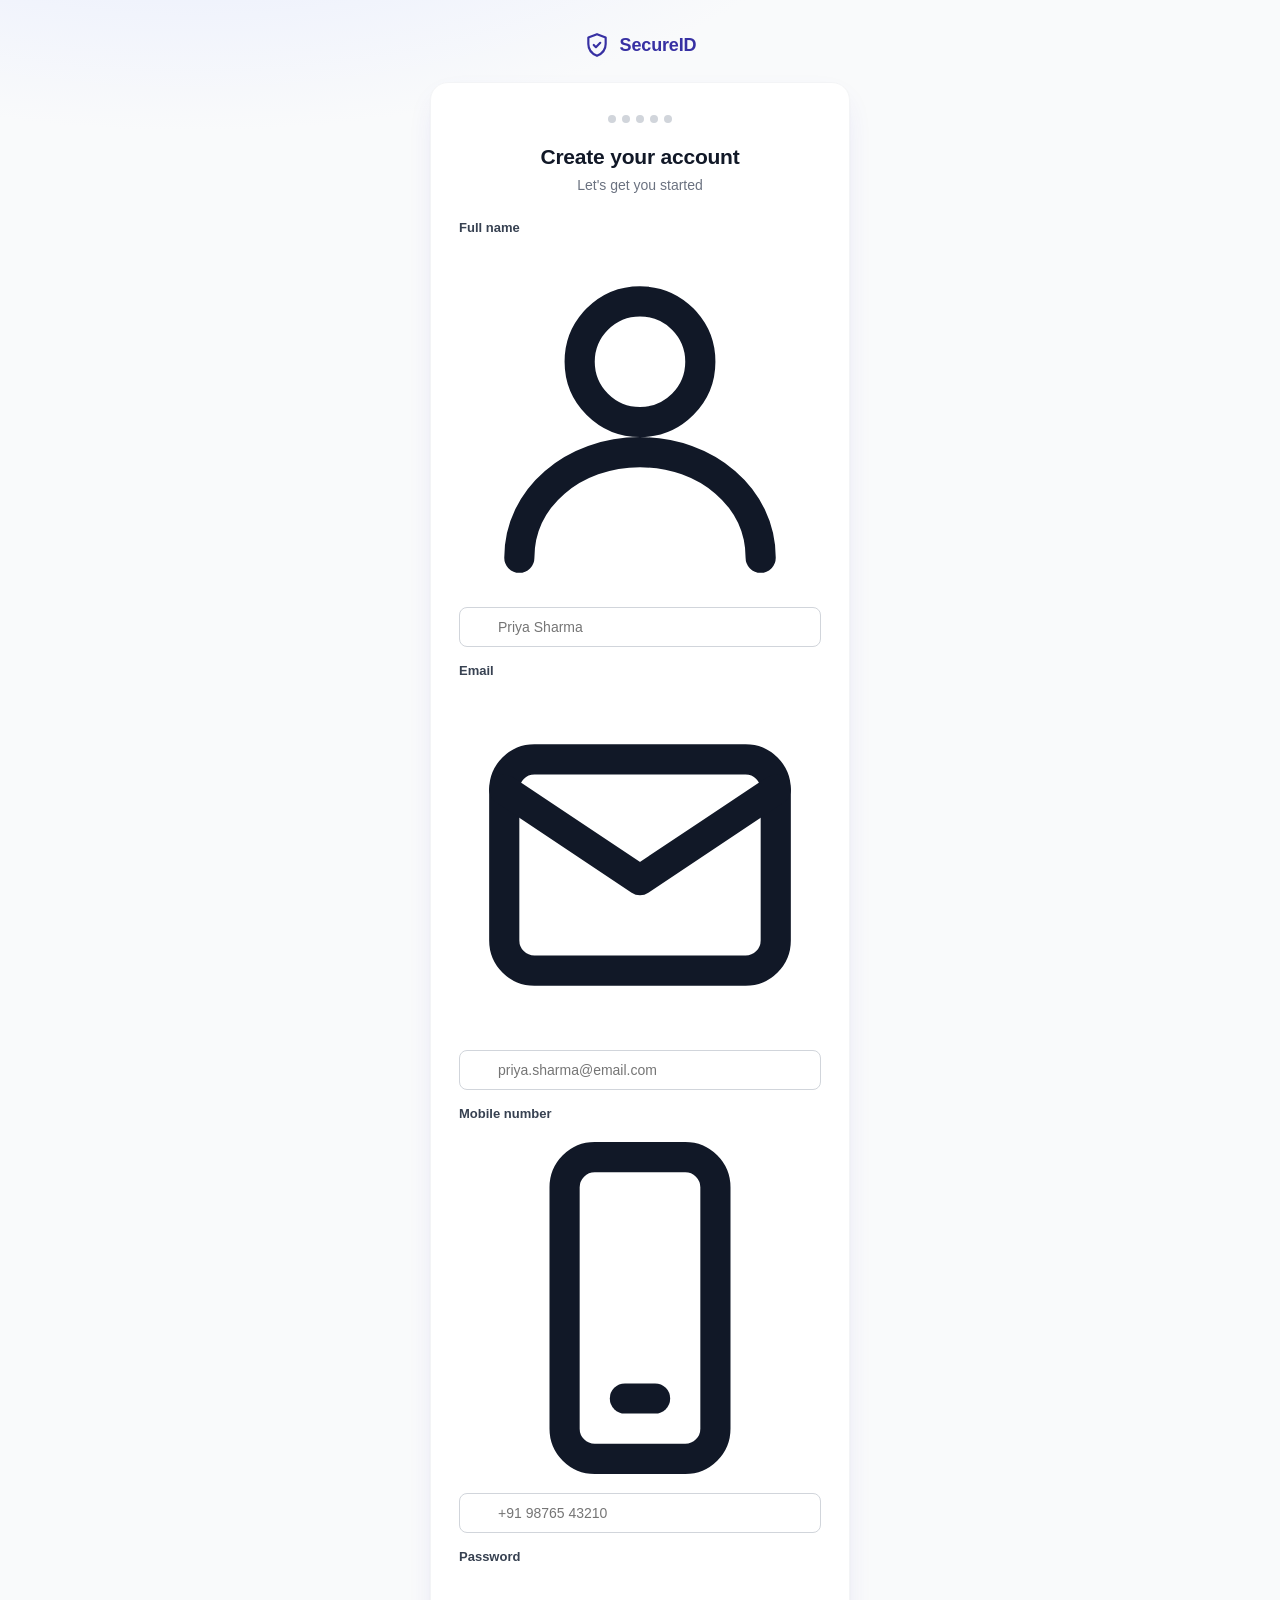
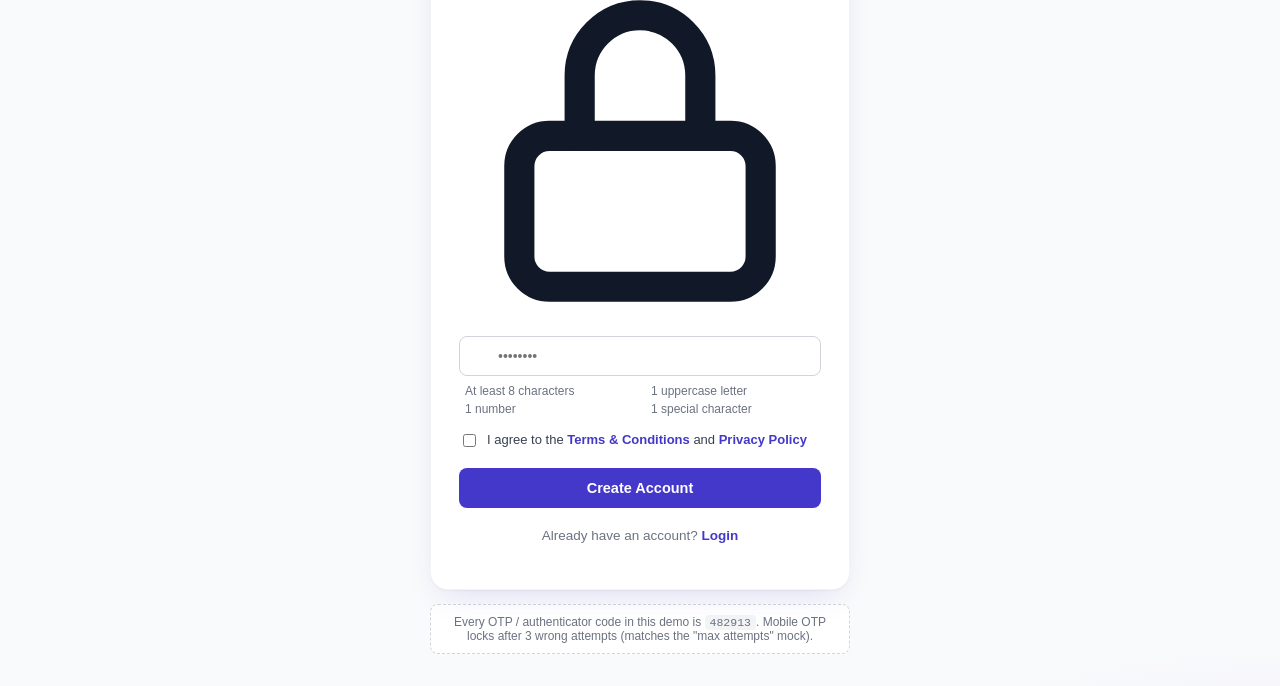
==== register.html @ 76fc22a9 "Login and registration journey - SecureID" ====
<!DOCTYPE html>
<html lang="en">
<head>
<meta charset="UTF-8" />
<meta name="viewport" content="width=device-width, initial-scale=1.0" />
<title>Create account — SecureID</title>
<meta name="description" content="Create your SecureID account" />
<link rel="stylesheet" href="css/styles.css" />
</head>
<body>

  <div class="auth-shell">
    <div class="brand-mark" id="brandMark"></div>

    <main class="card" id="registerApp">

      <div class="step-track" id="stepTrack" aria-hidden="true">
        <span class="dot" data-step="1"></span>
        <span class="dot" data-step="2"></span>
        <span class="dot" data-step="3"></span>
        <span class="dot" data-step="4"></span>
        <span class="dot" data-step="5"></span>
      </div>

      <!-- SCREEN 1: Register — details -->
      <section data-screen="details">
        <h1 class="card-title">Create your account</h1>
        <p class="card-subtitle">Let's get you started</p>

        <form id="detailsForm" novalidate>
          <div class="field" id="fieldName">
            <label for="fullName">Full name</label>
            <div class="input-wrap">
              <span class="leading-icon" data-icon="user"></span>
              <input type="text" id="fullName" name="fullName" autocomplete="name" placeholder="Priya Sharma" />
            </div>
            <p class="field-error"><span class="err-icon"></span><span>Enter your full name.</span></p>
          </div>

          <div class="field" id="fieldEmail">
            <label for="regEmail">Email</label>
            <div class="input-wrap">
              <span class="leading-icon" data-icon="mail"></span>
              <input type="email" id="regEmail" name="regEmail" autocomplete="email" placeholder="priya.sharma@email.com" />
            </div>
            <p class="field-error"><span class="err-icon"></span><span>Enter a valid email address.</span></p>
          </div>

          <div class="field" id="fieldMobile">
            <label for="regMobile">Mobile number</label>
            <div class="input-wrap">
              <span class="leading-icon" data-icon="phone"></span>
              <input type="tel" id="regMobile" name="regMobile" autocomplete="tel" placeholder="+91 98765 43210" />
            </div>
            <p class="field-error"><span class="err-icon"></span><span>Enter a valid 10-digit mobile number.</span></p>
          </div>

          <div class="field" id="fieldPassword">
            <label for="regPassword">Password</label>
            <div class="input-wrap">
              <span class="leading-icon" data-icon="lock"></span>
              <input type="password" id="regPassword" name="regPassword" autocomplete="new-password" placeholder="••••••••" />
              <button type="button" class="toggle-visibility" id="toggleRegPw" aria-label="Show password"></button>
            </div>
            <ul class="pw-rules" id="pwRules">
              <li data-rule="len"><span class="rule-icon"></span>At least 8 characters</li>
              <li data-rule="upper"><span class="rule-icon"></span>1 uppercase letter</li>
              <li data-rule="num"><span class="rule-icon"></span>1 number</li>
              <li data-rule="special"><span class="rule-icon"></span>1 special character</li>
            </ul>
          </div>

          <label class="checkbox-row" style="margin-bottom:18px">
            <input type="checkbox" id="agreeTerms" />
            <span>I agree to the <a href="#" class="link" onclick="event.preventDefault()">Terms &amp; Conditions</a> and <a href="#" class="link" onclick="event.preventDefault()">Privacy Policy</a></span>
          </label>

          <button type="submit" class="btn btn-primary" id="createAccountBtn">Create Account</button>
        </form>

        <p class="foot-note">Already have an account? <a href="index.html" class="link">Login</a></p>
      </section>

      <!-- SCREENS 2 / 2a / 2b — Email OTP (default / wrong / expired)
           SCREENS 3 / 3a / 3b — Mobile OTP (default / wrong / max attempts)
           One reusable screen, driven by otp.phase in register.js -->
      <section data-screen="otp" class="hidden">
        <div class="back-row">
          <button type="button" class="back-btn" id="otpBack">&larr;</button>
        </div>
        <div class="card-icon brand" id="otpIcon"></div>
        <h1 class="card-title" id="otpTitle">Verify your email</h1>
        <p class="card-subtitle">We have sent a 6-digit code to<br /><strong id="otpDestination"></strong></p>

        <div class="otp-row" id="otpRow">
          <input type="text" inputmode="numeric" maxlength="1" aria-label="Digit 1" />
          <input type="text" inputmode="numeric" maxlength="1" aria-label="Digit 2" />
          <input type="text" inputmode="numeric" maxlength="1" aria-label="Digit 3" />
          <input type="text" inputmode="numeric" maxlength="1" aria-label="Digit 4" />
          <input type="text" inputmode="numeric" maxlength="1" aria-label="Digit 5" />
          <input type="text" inputmode="numeric" maxlength="1" aria-label="Digit 6" />
        </div>
        <p class="otp-msg" id="otpMsg"></p>

        <p class="otp-meta">
          <span id="otpExpiryLabel">Code expires in <span class="timer" id="otpTimer">02:45</span></span><br />
          <span id="otpResendLine">Didn't receive the code? <button type="button" class="link-btn" id="resendBtn">Resend code</button></span>
        </p>

        <button type="button" class="btn btn-primary" id="verifyOtpBtn" disabled>Continue</button>
        <p class="foot-note" id="wrongNumberRow" style="display:none">Wrong number? <a href="#" class="link" id="changeNumberLink">Change</a></p>
      </section>

      <!-- SCREEN 4: Set up MFA -->
      <section data-screen="mfa-choose" class="hidden">
        <div class="card-icon brand" id="mfaChooseIcon"></div>
        <h1 class="card-title">Set up Multi-Factor Auth</h1>
        <p class="card-subtitle">Add an extra layer of security to protect your account</p>

        <div class="mfa-option-list" id="mfaOptionList">
          <label class="mfa-option">
            <span class="m-icon" data-icon="key"></span>
            <span class="m-text">
              <span class="m-title">Authenticator App</span>
              <span class="m-sub">Google Authenticator, Authy, etc.</span>
            </span>
            <input type="radio" name="mfaMethod" value="authenticator" checked />
          </label>
          <label class="mfa-option">
            <span class="m-icon" data-icon="phone"></span>
            <span class="m-text">
              <span class="m-title">SMS Authentication</span>
              <span class="m-sub">Receive codes on your mobile</span>
            </span>
            <input type="radio" name="mfaMethod" value="sms" />
          </label>
          <label class="mfa-option">
            <span class="m-icon" data-icon="mail"></span>
            <span class="m-text">
              <span class="m-title">Email Authentication</span>
              <span class="m-sub">Receive codes on your email</span>
            </span>
            <input type="radio" name="mfaMethod" value="email" />
          </label>
        </div>

        <button type="button" class="btn btn-primary" id="mfaContinueBtn">Continue</button>
      </section>

      <!-- SCREEN 5: Authenticator setup (QR) -->
      <section data-screen="authenticator-setup" class="hidden">
        <div class="back-row">
          <button type="button" class="back-btn" data-back="mfa-choose">&larr;</button>
        </div>
        <h1 class="card-title">Scan QR Code</h1>
        <p class="card-subtitle">Open your authenticator app and scan this QR code</p>

        <div class="qr-box" id="qrBox"></div>

        <p class="foot-note" style="margin-top:0">
          <button type="button" class="link-btn" id="toggleSetupKey" style="background:none;border:none;color:var(--brand-600);font-weight:600;font-size:13.5px;cursor:pointer">Can't scan? Enter setup key</button>
        </p>
        <div class="secret-key hidden" id="secretKeyBox">JBSW Y3DP EHPK 3PXP</div>

        <button type="button" class="btn btn-primary" id="authSetupContinue">Continue</button>
      </section>

      <!-- SCREEN 6 / 6a: MFA verification (default / wrong code) — reuses the OTP screen too -->

      <!-- SCREEN 7: Registration success -->
      <section data-screen="success" class="hidden">
        <div class="card-icon success" id="successIcon"></div>
        <h1 class="card-title">Account created!</h1>
        <p class="card-subtitle">Your account has been created successfully and MFA is enabled.</p>

        <ul class="success-list" id="successList">
          <li><span class="li-icon"></span>Email verified</li>
          <li><span class="li-icon"></span>Mobile verified</li>
          <li><span class="li-icon"></span>MFA enabled</li>
        </ul>

        <a href="index.html" class="btn btn-primary" style="text-decoration:none" id="continueToLogin">Continue to Login</a>
      </section>

    </main>

    <p class="demo-hint">
      Every OTP / authenticator code in this demo is <code>482913</code>.
      Mobile OTP locks after 3 wrong attempts (matches the "max attempts" mock).
    </p>
  </div>

<script src="js/icons.js"></script>
<script src="js/common.js"></script>
<script src="js/register.js"></script>
</body>
</html>
---- css/styles.css ----
/* ============================================================
   SecureID — shared styles for Login + Registration journeys
   Plain CSS, no framework. Organized by component.
   ============================================================ */

:root {
  --brand-50:  #eef2ff;
  --brand-100: #e0e7ff;
  --brand-500: #4f46e5;
  --brand-600: #4338ca;
  --brand-700: #3730a3;

  --ink-900: #111827;
  --ink-700: #374151;
  --ink-500: #6b7280;
  --ink-300: #d1d5db;
  --ink-100: #f3f4f6;
  --ink-50:  #f9fafb;

  --danger-500: #dc2626;
  --danger-50:  #fef2f2;
  --success-500: #16a34a;
  --success-50: #f0fdf4;

  --radius-sm: 8px;
  --radius-md: 12px;
  --radius-lg: 18px;

  --shadow-card: 0 1px 2px rgba(17, 24, 39, .04), 0 12px 32px -12px rgba(67, 56, 202, .18);

  font-family: "Inter", -apple-system, BlinkMacSystemFont, "Segoe UI", Roboto, sans-serif;
}

* { box-sizing: border-box; }

html, body {
  margin: 0;
  padding: 0;
  min-height: 100%;
}

body {
  background:
    radial-gradient(1200px 600px at 15% -10%, var(--brand-100), transparent 60%),
    radial-gradient(1000px 500px at 100% 110%, #ede9fe, transparent 55%),
    var(--ink-50);
  color: var(--ink-900);
  display: flex;
  align-items: center;
  justify-content: center;
  padding: 32px 16px;
}

.auth-shell {
  width: 100%;
  max-width: 420px;
}

/* ---------------- Brand mark ---------------- */
.brand-mark {
  display: flex;
  align-items: center;
  gap: 10px;
  justify-content: center;
  margin-bottom: 24px;
  color: var(--brand-700);
  font-weight: 700;
  letter-spacing: -.01em;
}
.brand-mark svg { width: 26px; height: 26px; flex-shrink: 0; }
.brand-mark span { font-size: 18px; }

/* ---------------- Card ---------------- */
.card {
  background: #fff;
  border: 1px solid var(--ink-100);
  border-radius: var(--radius-lg);
  box-shadow: var(--shadow-card);
  padding: 32px 28px;
  animation: card-in .28s ease both;
}
@keyframes card-in {
  from { opacity: 0; transform: translateY(6px); }
  to   { opacity: 1; transform: none; }
}

.card-icon {
  width: 52px;
  height: 52px;
  border-radius: 50%;
  display: flex;
  align-items: center;
  justify-content: center;
  margin: 0 auto 16px;
}
.card-icon.brand   { background: var(--brand-50);  color: var(--brand-600); }
.card-icon.danger  { background: var(--danger-50); color: var(--danger-500); }
.card-icon.success { background: var(--success-50);color: var(--success-500); }
.card-icon svg { width: 26px; height: 26px; }

.card-title {
  font-size: 21px;
  font-weight: 700;
  text-align: center;
  margin: 0 0 6px;
  letter-spacing: -.01em;
}
.card-subtitle {
  font-size: 14px;
  color: var(--ink-500);
  text-align: center;
  margin: 0 0 24px;
  line-height: 1.5;
}
.card-subtitle strong { color: var(--ink-900); font-weight: 600; }

.back-row {
  display: flex;
  align-items: center;
  margin-bottom: 8px;
}
.back-btn {
  display: inline-flex;
  align-items: center;
  gap: 4px;
  background: none;
  border: none;
  color: var(--ink-500);
  font-size: 14px;
  cursor: pointer;
  padding: 6px 4px;
  border-radius: 6px;
}
.back-btn:hover { color: var(--ink-900); background: var(--ink-100); }

/* ---------------- Form fields ---------------- */
.field { margin-bottom: 16px; }
.field label {
  display: block;
  font-size: 13px;
  font-weight: 600;
  color: var(--ink-700);
  margin-bottom: 6px;
}
.input-wrap { position: relative; }
.input-wrap svg.leading-icon {
  position: absolute;
  left: 12px;
  top: 50%;
  transform: translateY(-50%);
  width: 17px;
  height: 17px;
  color: var(--ink-500);
  pointer-events: none;
}
input[type="text"],
input[type="email"],
input[type="password"],
input[type="tel"] {
  width: 100%;
  padding: 11px 12px 11px 38px;
  border: 1px solid var(--ink-300);
  border-radius: var(--radius-sm);
  font-size: 14px;
  color: var(--ink-900);
  background: #fff;
  transition: border-color .15s, box-shadow .15s;
}
input:focus {
  outline: none;
  border-color: var(--brand-500);
  box-shadow: 0 0 0 3px var(--brand-100);
}
.field.error input {
  border-color: var(--danger-500);
  background: var(--danger-50);
}
.field-error {
  display: none;
  align-items: center;
  gap: 5px;
  color: var(--danger-500);
  font-size: 12.5px;
  margin-top: 6px;
}
.field.error .field-error { display: flex; }

.toggle-visibility {
  position: absolute;
  right: 10px;
  top: 50%;
  transform: translateY(-50%);
  background: none;
  border: none;
  color: var(--ink-500);
  cursor: pointer;
  padding: 4px;
  display: flex;
}
.toggle-visibility:hover { color: var(--ink-900); }

.pw-rules {
  list-style: none;
  margin: 8px 0 0;
  padding: 0;
  display: grid;
  grid-template-columns: 1fr 1fr;
  gap: 4px 10px;
}
.pw-rules li {
  font-size: 12px;
  color: var(--ink-500);
  display: flex;
  align-items: center;
  gap: 6px;
}
.pw-rules li svg { width: 13px; height: 13px; flex-shrink: 0; }
.pw-rules li.met { color: var(--success-500); }

/* ---------------- Row helpers ---------------- */
.row-between {
  display: flex;
  align-items: center;
  justify-content: space-between;
  margin-bottom: 18px;
  font-size: 13.5px;
}
.checkbox-row {
  display: flex;
  align-items: flex-start;
  gap: 8px;
  font-size: 13px;
  color: var(--ink-700);
  cursor: pointer;
}
.checkbox-row input { margin-top: 2px; accent-color: var(--brand-500); }
.link {
  color: var(--brand-600);
  text-decoration: none;
  font-weight: 600;
}
.link:hover { text-decoration: underline; }

/* ---------------- Buttons ---------------- */
.btn {
  width: 100%;
  padding: 12px 16px;
  border-radius: var(--radius-sm);
  border: none;
  font-size: 14.5px;
  font-weight: 600;
  cursor: pointer;
  display: flex;
  align-items: center;
  justify-content: center;
  gap: 8px;
  transition: background .15s, opacity .15s, transform .05s;
}
.btn:active { transform: translateY(1px); }
.btn-primary { background: var(--brand-600); color: #fff; }
.btn-primary:hover { background: var(--brand-700); }
.btn-primary:disabled { background: var(--ink-300); cursor: not-allowed; }
.btn-secondary {
  background: #fff;
  color: var(--ink-700);
  border: 1px solid var(--ink-300);
}
.btn-secondary:hover { background: var(--ink-100); }
.btn-spacer { margin-top: 10px; }

.divider {
  display: flex;
  align-items: center;
  gap: 12px;
  margin: 20px 0;
  color: var(--ink-500);
  font-size: 12.5px;
}
.divider::before, .divider::after {
  content: "";
  flex: 1;
  height: 1px;
  background: var(--ink-100);
}

.foot-note {
  text-align: center;
  font-size: 13.5px;
  color: var(--ink-500);
  margin-top: 20px;
}

/* ---------------- Method select (radio cards) ---------------- */
.method-list { display: flex; flex-direction: column; gap: 10px; margin-bottom: 22px; }
.method-card {
  display: flex;
  align-items: center;
  gap: 12px;
  border: 1.5px solid var(--ink-300);
  border-radius: var(--radius-md);
  padding: 12px 14px;
  cursor: pointer;
  transition: border-color .15s, background .15s;
}
.method-card:hover { border-color: var(--brand-500); }
.method-card.selected { border-color: var(--brand-500); background: var(--brand-50); }
.method-card .m-icon {
  width: 36px; height: 36px;
  border-radius: 50%;
  background: var(--ink-100);
  display: flex; align-items: center; justify-content: center;
  color: var(--ink-700);
  flex-shrink: 0;
}
.method-card.selected .m-icon { background: var(--brand-100); color: var(--brand-600); }
.method-card .m-icon svg { width: 18px; height: 18px; }
.method-card .m-text { flex: 1; }
.method-card .m-title { font-size: 14px; font-weight: 600; color: var(--ink-900); }
.method-card .m-sub { font-size: 12px; color: var(--ink-500); margin-top: 1px; }
.method-card .m-radio {
  width: 18px; height: 18px;
  border-radius: 50%;
  border: 2px solid var(--ink-300);
  flex-shrink: 0;
  position: relative;
}
.method-card.selected .m-radio { border-color: var(--brand-500); }
.method-card.selected .m-radio::after {
  content: "";
  position: absolute; inset: 3px;
  border-radius: 50%;
  background: var(--brand-500);
}

/* ---------------- OTP inputs ---------------- */
.otp-row {
  display: flex;
  gap: 8px;
  justify-content: center;
  margin: 22px 0 6px;
}
.otp-row input {
  width: 44px;
  height: 52px;
  text-align: center;
  font-size: 20px;
  font-weight: 700;
  padding: 0;
  border: 1.5px solid var(--ink-300);
  border-radius: var(--radius-sm);
}
.otp-row input:focus { border-color: var(--brand-500); box-shadow: 0 0 0 3px var(--brand-100); }
.otp-row.error input { border-color: var(--danger-500); background: var(--danger-50); }
.otp-row.success input { border-color: var(--success-500); background: var(--success-50); }
.otp-row.disabled input { background: var(--ink-100); color: var(--ink-300); }

.otp-msg {
  text-align: center;
  font-size: 13px;
  min-height: 18px;
  margin-bottom: 4px;
}
.otp-msg.error { color: var(--danger-500); font-weight: 600; }
.otp-msg.info { color: var(--ink-500); }

.otp-meta {
  text-align: center;
  font-size: 13px;
  color: var(--ink-500);
  margin: 14px 0 22px;
  line-height: 1.7;
}
.otp-meta .timer { font-weight: 700; color: var(--ink-900); }
.otp-meta .timer.expired { color: var(--danger-500); }
.otp-meta button.link-btn {
  background: none; border: none; padding: 0;
  color: var(--brand-600); font-weight: 600; font-size: 13px; cursor: pointer;
}
.otp-meta button.link-btn:disabled { color: var(--ink-300); cursor: not-allowed; }
.otp-meta .attempts-left { color: var(--danger-500); font-weight: 600; }

/* ---------------- QR / MFA setup ---------------- */
.qr-box {
  width: 176px; height: 176px;
  margin: 4px auto 18px;
  border: 1px solid var(--ink-100);
  border-radius: var(--radius-md);
  display: flex; align-items: center; justify-content: center;
  background: #fff;
  padding: 10px;
}
.qr-box svg, .qr-box canvas, .qr-box img { width: 100%; height: 100%; }

.secret-key {
  background: var(--ink-50);
  border: 1px dashed var(--ink-300);
  border-radius: var(--radius-sm);
  padding: 10px 12px;
  font-family: "SFMono-Regular", Consolas, monospace;
  font-size: 13px;
  text-align: center;
  letter-spacing: .04em;
  margin-bottom: 18px;
  word-break: break-all;
}

.mfa-option-list { display: flex; flex-direction: column; gap: 10px; margin-bottom: 20px; }
.mfa-option {
  display: flex; align-items: center; gap: 12px;
  border: 1.5px solid var(--ink-300);
  border-radius: var(--radius-md);
  padding: 12px 14px;
}
.mfa-option .m-icon { width: 36px; height: 36px; border-radius: 50%; background: var(--brand-50); color: var(--brand-600); display: flex; align-items: center; justify-content: center; flex-shrink: 0; }
.mfa-option .m-icon svg { width: 18px; height: 18px; }
.mfa-option .m-text { flex: 1; }
.mfa-option .m-title { font-size: 14px; font-weight: 600; }
.mfa-option .m-sub { font-size: 12px; color: var(--ink-500); }
.mfa-option input[type="checkbox"] { width: 18px; height: 18px; accent-color: var(--brand-500); }

/* ---------------- Steps indicator (registration) ---------------- */
.step-track {
  display: flex;
  align-items: center;
  justify-content: center;
  gap: 6px;
  margin-bottom: 22px;
}
.step-track .dot {
  width: 8px; height: 8px; border-radius: 50%;
  background: var(--ink-300);
  transition: background .2s, width .2s;
}
.step-track .dot.active { background: var(--brand-600); width: 22px; border-radius: 4px; }
.step-track .dot.done { background: var(--brand-300, var(--brand-500)); }

/* ---------------- Success checklist ---------------- */
.success-list { list-style: none; margin: 0 0 24px; padding: 0; display: flex; flex-direction: column; gap: 10px; }
.success-list li {
  display: flex; align-items: center; gap: 10px;
  font-size: 14px; color: var(--ink-700);
  background: var(--success-50);
  border: 1px solid #dcfce7;
  border-radius: var(--radius-sm);
  padding: 10px 12px;
}
.success-list li svg { width: 16px; height: 16px; color: var(--success-500); flex-shrink: 0; }

/* ---------------- Toast (dev/demo hint) ---------------- */
.demo-hint {
  max-width: 420px;
  width: 100%;
  margin: 14px auto 0;
  font-size: 12px;
  color: var(--ink-500);
  background: #fff;
  border: 1px dashed var(--ink-300);
  border-radius: var(--radius-sm);
  padding: 10px 12px;
  text-align: center;
}
.demo-hint code {
  background: var(--ink-100);
  padding: 1px 5px;
  border-radius: 4px;
  font-size: 11.5px;
}

/* ---------------- Utility ---------------- */
.hidden { display: none !important; }
.sr-only {
  position: absolute; width: 1px; height: 1px;
  padding: 0; margin: -1px; overflow: hidden;
  clip: rect(0,0,0,0); white-space: nowrap; border: 0;
}
.shake { animation: shake .35s; }
@keyframes shake {
  10%, 90% { transform: translateX(-1px); }
  20%, 80% { transform: translateX(2px); }
  30%, 50%, 70% { transform: translateX(-4px); }
  40%, 60% { transform: translateX(4px); }
}

@media (prefers-reduced-motion: reduce) {
  .card, .shake { animation: none !important; }
}

@media (max-width: 400px) {
  .card { padding: 26px 18px; }
  .otp-row input { width: 38px; height: 46px; font-size: 18px; }
}
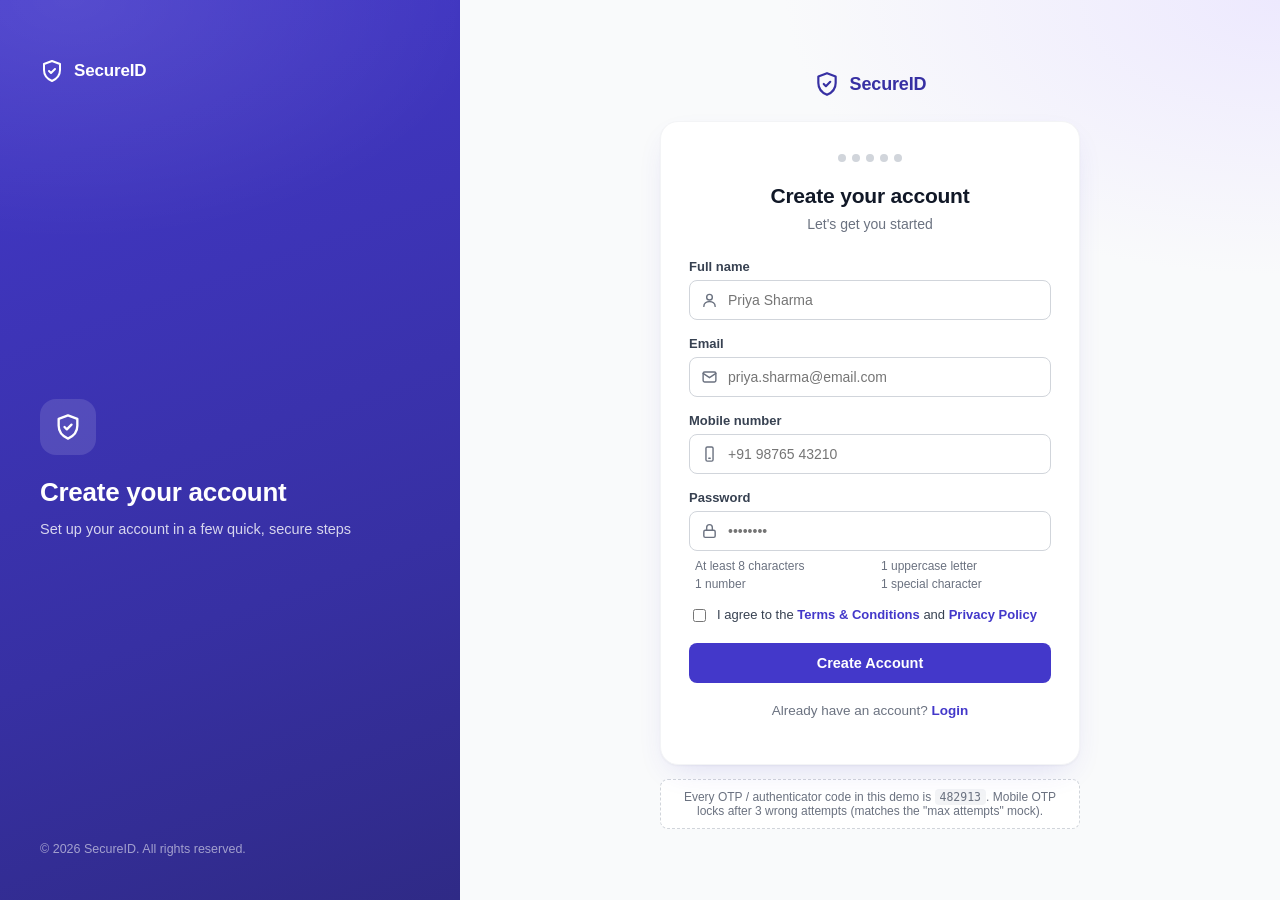
==== commit 390ae1e9: "Add desktop split-screen brand panel matching web mock layout" ====
--- a/register.html
+++ b/register.html
@@ -9,6 +9,20 @@
 </head>
 <body>
 
+  <aside class="brand-panel" aria-hidden="true">
+    <div class="brand-panel-top">
+      <div class="brand-panel-icon" id="brandPanelIcon"></div>
+      <p class="brand-panel-tag">SecureID</p>
+    </div>
+    <div class="brand-panel-mid">
+      <div class="brand-panel-icon-lg" id="brandPanelIconLg"></div>
+      <h2>Create your account</h2>
+      <p>Set up your account in a few quick, secure steps</p>
+    </div>
+    <p class="brand-panel-copy">&copy; 2026 SecureID. All rights reserved.</p>
+  </aside>
+
+  <div class="page-content">
   <div class="auth-shell">
     <div class="brand-mark" id="brandMark"></div>
 
@@ -189,6 +203,7 @@
       Mobile OTP locks after 3 wrong attempts (matches the "max attempts" mock).
     </p>
   </div>
+  </div>
 
 <script src="js/icons.js"></script>
 <script src="js/common.js"></script>
--- a/css/styles.css
+++ b/css/styles.css
@@ -40,11 +40,16 @@
 }
 
 body {
+  background: var(--ink-50);
+  color: var(--ink-900);
+}
+
+.page-content {
   background:
     radial-gradient(1200px 600px at 15% -10%, var(--brand-100), transparent 60%),
     radial-gradient(1000px 500px at 100% 110%, #ede9fe, transparent 55%),
     var(--ink-50);
-  color: var(--ink-900);
+  min-height: 100vh;
   display: flex;
   align-items: center;
   justify-content: center;
@@ -54,6 +59,55 @@
 .auth-shell {
   width: 100%;
   max-width: 420px;
+}
+
+/* ---------------- Desktop / "web" split-screen brand panel ---------------- */
+/* Matches the WEB LOGIN SCREENS mock: a fixed blue brand panel on the left,
+   the auth card centered in the remaining space on the right. Below the
+   breakpoint (mobile/tablet) the panel is hidden and layout is unchanged. */
+.brand-panel { display: none; }
+
+@media (min-width: 900px) {
+  .brand-mark { display: none; }
+
+  .brand-panel {
+    display: flex;
+    flex-direction: column;
+    justify-content: space-between;
+    position: fixed;
+    inset: 0 auto 0 0;
+    width: clamp(320px, 38vw, 460px);
+    padding: 44px 40px;
+    color: #fff;
+    background:
+      radial-gradient(700px 400px at 15% 0%, rgba(255,255,255,.10), transparent 60%),
+      linear-gradient(160deg, var(--brand-600), var(--brand-700) 65%, #2f2a86);
+  }
+
+  .brand-panel-top { display: flex; align-items: center; gap: 10px; }
+  .brand-panel-icon svg { width: 24px; height: 24px; display: block; }
+  .brand-panel-tag { font-weight: 700; font-size: 17px; letter-spacing: -.01em; }
+
+  .brand-panel-mid { max-width: 320px; }
+  .brand-panel-icon-lg {
+    width: 56px; height: 56px;
+    border-radius: 16px;
+    background: rgba(255,255,255,.12);
+    display: flex; align-items: center; justify-content: center;
+    margin-bottom: 22px;
+  }
+  .brand-panel-icon-lg svg { width: 28px; height: 28px; display: block; }
+  .brand-panel-mid h2 { font-size: 26px; margin: 0 0 10px; letter-spacing: -.01em; }
+  .brand-panel-mid p { font-size: 14.5px; line-height: 1.6; color: rgba(255,255,255,.8); margin: 0; }
+
+  .brand-panel-copy { font-size: 12.5px; color: rgba(255,255,255,.55); margin: 0; }
+
+  .page-content {
+    margin-left: clamp(320px, 38vw, 460px);
+    background:
+      radial-gradient(900px 500px at 100% 0%, #ede9fe, transparent 55%),
+      var(--ink-50);
+  }
 }
 
 /* ---------------- Brand mark ---------------- */
@@ -143,15 +197,19 @@
   margin-bottom: 6px;
 }
 .input-wrap { position: relative; }
-.input-wrap svg.leading-icon {
+.input-wrap .leading-icon {
   position: absolute;
   left: 12px;
   top: 50%;
   transform: translateY(-50%);
+  color: var(--ink-500);
+  pointer-events: none;
+  display: flex;
+}
+.input-wrap .leading-icon svg {
   width: 17px;
   height: 17px;
-  color: var(--ink-500);
-  pointer-events: none;
+  display: block;
 }
 input[type="text"],
 input[type="email"],
@@ -184,6 +242,7 @@
   margin-top: 6px;
 }
 .field.error .field-error { display: flex; }
+.field-error svg { width: 14px; height: 14px; flex-shrink: 0; display: block; }
 
 .toggle-visibility {
   position: absolute;
@@ -198,6 +257,7 @@
   display: flex;
 }
 .toggle-visibility:hover { color: var(--ink-900); }
+.toggle-visibility svg { width: 17px; height: 17px; display: block; }
 
 .pw-rules {
   list-style: none;
@@ -266,6 +326,7 @@
   border: 1px solid var(--ink-300);
 }
 .btn-secondary:hover { background: var(--ink-100); }
+.btn-secondary svg { width: 18px; height: 18px; display: block; }
 .btn-spacer { margin-top: 10px; }
 
 .divider {
